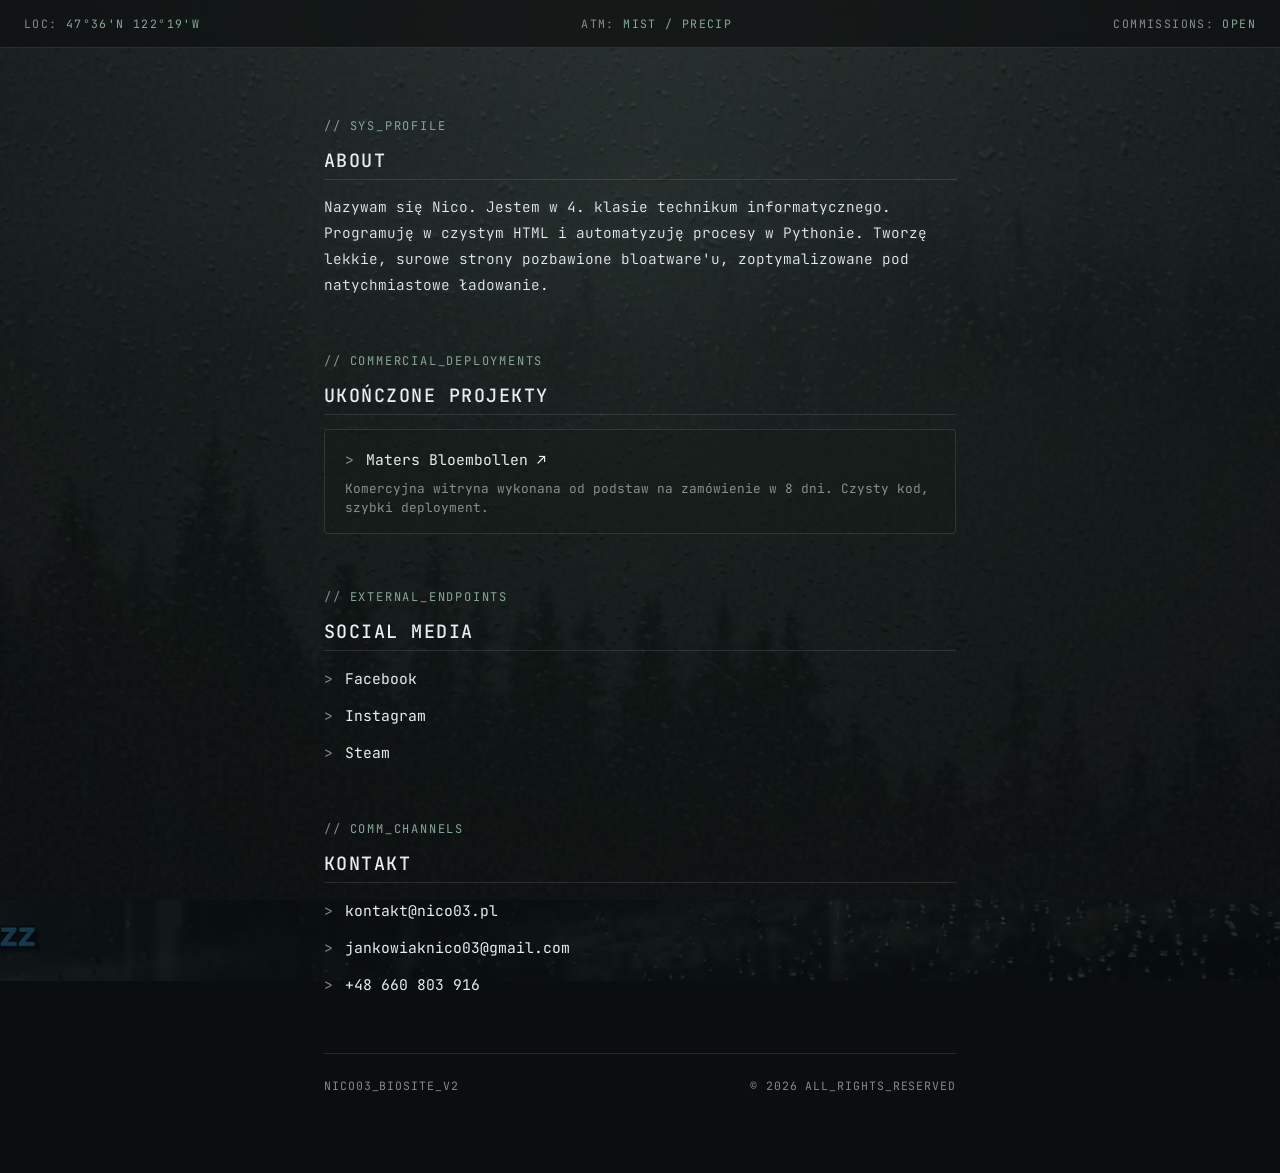
==== index.html @ a4e59492 "Update index.html" ====
<!DOCTYPE html>
<html lang="pl">
<head>
  <meta charset="UTF-8" />
  <meta name="viewport" content="width=device-width, initial-scale=1.0" />
  <title>Nico - BioSite</title>
  <link rel="icon" type="image/webp" href="/media/icon.webp">
  
  <link rel="preconnect" href="https://fonts.googleapis.com">
  <link rel="preconnect" href="https://fonts.gstatic.com" crossorigin>
  <link href="https://fonts.googleapis.com/css2?family=JetBrains+Mono:wght@300;400;500;700&display=swap" rel="stylesheet">

  <style>
    :root {
      --bg-dark: #0b0e0f;
      --rain-green: #141c18;
      --text-white: #e6edf3;
      --text-dim: rgba(230, 237, 243, 0.55);
      --accent-sage: #86a798;
      --border-subtle: rgba(230, 237, 243, 0.12);
    }

    * {
      margin: 0;
      padding: 0;
      box-sizing: border-box;
      scroll-behavior: smooth;
    }

    body {
      background-color: var(--bg-dark);
      color: var(--text-white);
      font-family: 'JetBrains Mono', monospace;
      min-height: 100vh;
      overflow-x: hidden;
      position: relative;
    }

    #bg-video {
      position: fixed;
      top: 0;
      left: 0;
      width: 100vw;
      height: 100vh;
      object-fit: cover;
      transform: scale(1.18);
      transform-origin: center center;
      filter: grayscale(40%) contrast(1.15) brightness(0.6);
      z-index: -3;
    }

    .overlay {
      position: fixed;
      top: 0;
      left: 0;
      width: 100vw;
      height: 100vh;
      background: radial-gradient(circle at 50% 20%, rgba(20, 28, 24, 0.7) 0%, rgba(11, 14, 15, 0.92) 100%);
      z-index: -2;
      pointer-events: none;
    }

    .film-grain {
      position: fixed;
      top: 0;
      left: 0;
      width: 100vw;
      height: 100vh;
      z-index: -1;
      opacity: 0.04;
      pointer-events: none;
      background-image: url("data:image/svg+xml,%3Csvg viewBox='0 0 200 200' xmlns='http://www.w3.org/2000/svg'%3E%3Cfilter id='noiseFilter'%3E%3CfeTurbulence type='fractalNoise' baseFrequency='0.8' numOctaves='3' stitchTiles='stitch'/%3E%3C/filter%3E%3Crect width='100%25' height='100%25' filter='url(%23noiseFilter)'/%3E%3C/svg%3E");
    }

    /* Pasek telemetrii */
    .telemetry-bar {
      display: flex;
      justify-content: space-between;
      align-items: center;
      padding: 16px 24px;
      font-size: 0.72rem;
      letter-spacing: 0.12em;
      color: var(--text-dim);
      border-bottom: 1px solid var(--border-subtle);
      background: rgba(11, 14, 15, 0.65);
      backdrop-filter: blur(8px);
      position: sticky;
      top: 0;
      z-index: 10;
    }

    .telemetry-item span {
      color: var(--accent-sage);
    }

    main {
      max-width: 680px;
      margin: 0 auto;
      padding: 70px 24px 80px;
      display: flex;
      flex-direction: column;
      gap: 55px;
      width: 100%;
    }

    section {
      display: flex;
      flex-direction: column;
      gap: 14px;
      position: relative;
    }

    .section-tag {
      font-size: 0.75rem;
      letter-spacing: 0.15em;
      color: var(--accent-sage);
      text-transform: uppercase;
      display: flex;
      align-items: center;
      gap: 8px;
    }

    .section-tag::before {
      content: '//';
      color: var(--text-dim);
    }

    h2.section-title {
      font-size: 1.15rem;
      font-weight: 500;
      letter-spacing: 0.08em;
      text-transform: uppercase;
      color: var(--text-white);
      border-bottom: 1px solid var(--border-subtle);
      padding-bottom: 6px;
    }

    p.content {
      font-size: 0.9rem;
      line-height: 1.8;
      font-weight: 300;
      color: var(--text-white);
      text-shadow: 0 0 10px rgba(230, 237, 243, 0.2);
    }

    .link-group {
      display: flex;
      flex-direction: column;
      gap: 10px;
    }

    .raw-link {
      color: var(--text-white);
      text-decoration: none;
      font-size: 0.92rem;
      display: inline-flex;
      align-items: center;
      gap: 12px;
      width: fit-content;
      transition: all 0.2s ease;
      padding: 4px 0;
    }

    .raw-link::before {
      content: '>';
      color: var(--text-dim);
      transition: transform 0.2s ease, color 0.2s ease;
    }

    .raw-link:hover {
      color: #ffffff;
      text-shadow: 0 0 12px #ffffff;
      transform: translateX(4px);
    }

    .raw-link:hover::before {
      color: #ffffff;
      transform: translateX(2px);
    }

    .project-box {
      background: rgba(20, 28, 24, 0.4);
      border: 1px solid var(--border-subtle);
      padding: 16px 20px;
      border-radius: 4px;
      transition: border-color 0.2s ease;
    }

    .project-box:hover {
      border-color: rgba(230, 237, 243, 0.3);
    }

    .project-desc {
      font-size: 0.8rem;
      color: var(--text-dim);
      margin-top: 6px;
      line-height: 1.5;
    }

    footer {
      border-top: 1px solid var(--border-subtle);
      padding-top: 24px;
      display: flex;
      justify-content: space-between;
      font-size: 0.72rem;
      color: var(--text-dim);
      letter-spacing: 0.08em;
    }

    @media (max-width: 600px) {
      .telemetry-bar {
        font-size: 0.65rem;
        padding: 12px 16px;
      }
      main {
        padding: 40px 18px 50px;
        gap: 40px;
      }
      p.content, .raw-link {
        font-size: 0.85rem;
      }
    }
  </style>
</head>
<body>

  <video autoplay muted loop playsinline id="bg-video">
    <source src="/media/bg-vid.mp4" type="video/mp4">
  </video>

  <div class="overlay"></div>
  <div class="film-grain"></div>

  <!-- Telemetria PNW -->
  <div class="telemetry-bar">
    <div class="telemetry-item">LOC: <span>47°36'N 122°19'W</span></div>
    <div class="telemetry-item">ATM: <span>MIST / PRECIP</span></div>
    <div class="telemetry-item">COMMISSIONS: <span>OPEN</span></div>
  </div>

  <main>
    <!-- ABOUT -->
    <section id="about">
      <div class="section-tag">SYS_PROFILE</div>
      <h2 class="section-title">ABOUT</h2>
      <p class="content">
        Nazywam się Nico. Jestem w 4. klasie technikum informatycznego. Programuję w czystym HTML i automatyzuję procesy w Pythonie. Tworzę lekkie, surowe strony pozbawione bloatware'u, zoptymalizowane pod natychmiastowe ładowanie.
      </p>
    </section>

    <!-- PROJEKTY -->
    <section id="projekty">
      <div class="section-tag">COMMERCIAL_DEPLOYMENTS</div>
      <h2 class="section-title">UKOŃCZONE PROJEKTY</h2>
      <div class="project-box">
        <a href="https://matersbloembollen.nl/" target="_blank" class="raw-link">
          Maters Bloembollen ↗
        </a>
        <p class="project-desc">
          Komercyjna witryna wykonana od podstaw na zamówienie w 8 dni. Czysty kod, szybki deployment.
        </p>
      </div>
    </section>

    <!-- SOCIAL MEDIA -->
    <section id="social-media">
      <div class="section-tag">EXTERNAL_ENDPOINTS</div>
      <h2 class="section-title">SOCIAL MEDIA</h2>
      <div class="link-group">
        <a href="https://www.facebook.com/profile.php?id=100090237241532&locale=pl_PL" target="_blank" class="raw-link">Facebook</a>
        <a href="https://www.instagram.com/og.gwe3yn4_/?hl=en" target="_blank" class="raw-link">Instagram</a>
        <a href="https://steamcommunity.com/id/razeronsteam/" target="_blank" class="raw-link">Steam</a>
      </div>
    </section>

    <!-- KONTAKT -->
    <section id="kontakt">
      <div class="section-tag">COMM_CHANNELS</div>
      <h2 class="section-title">KONTAKT</h2>
      <div class="link-group">
        <a href="mailto:kontakt@nico03.pl" class="raw-link">kontakt@nico03.pl</a>
        <a href="mailto:jankowiaknico03@gmail.com" class="raw-link">jankowiaknico03@gmail.com</a>
        <a href="tel:+48660803916" class="raw-link">+48 660 803 916</a>
      </div>
    </section>

    <footer>
      <div>NICO03_BIOSITE_V2</div>
      <div>© 2026 ALL_RIGHTS_RESERVED</div>
    </footer>
  </main>

</body>
</html>
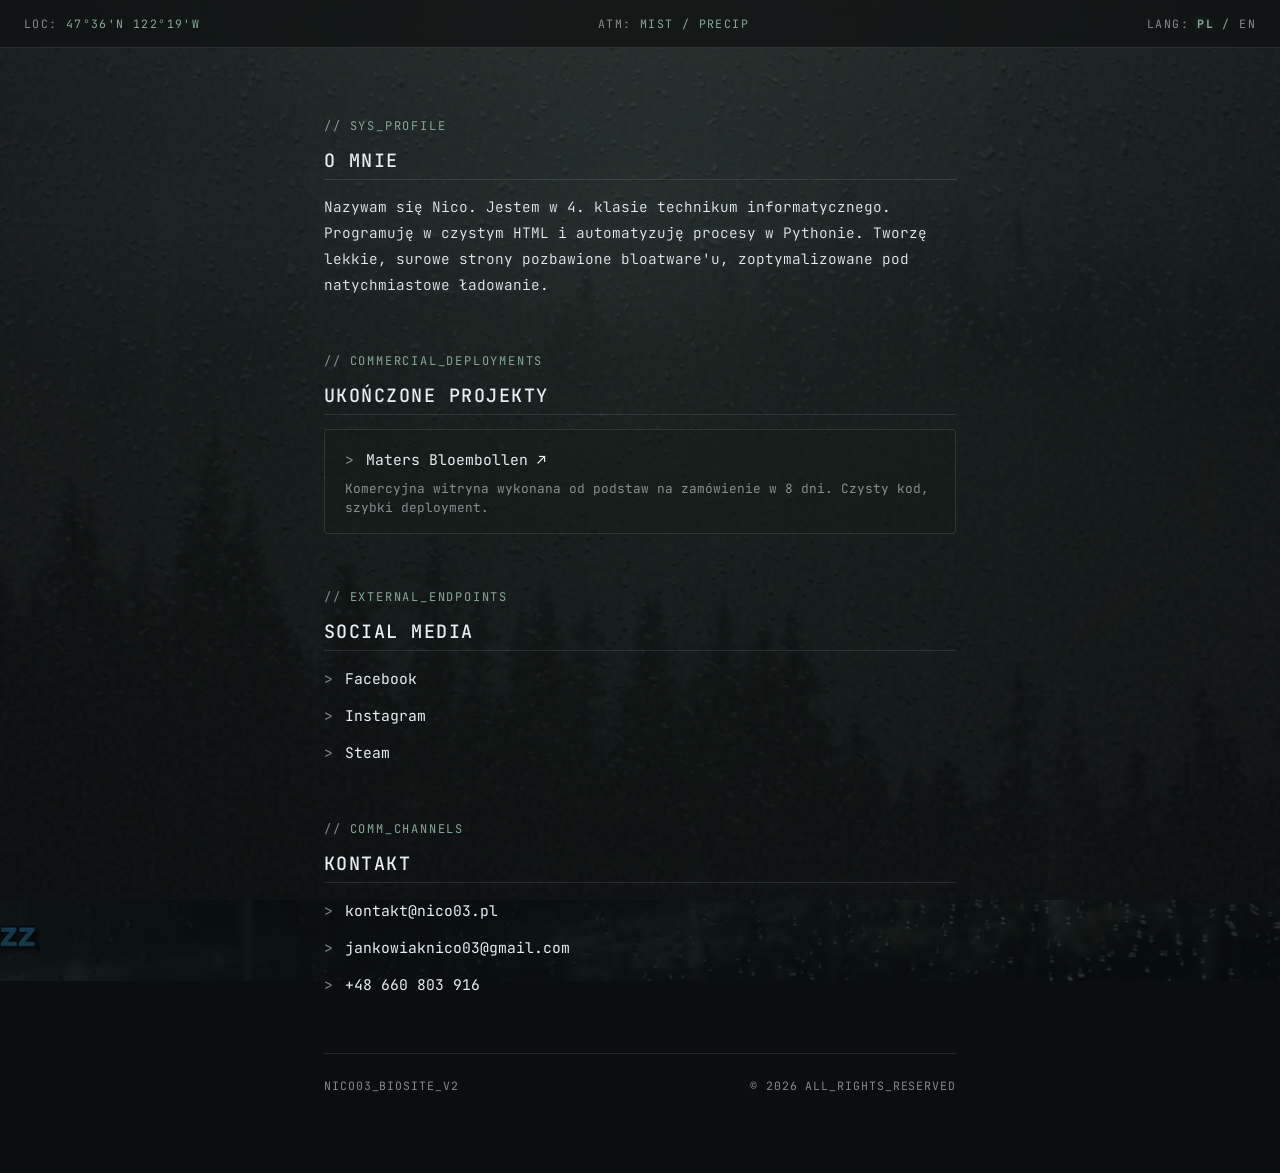
==== commit 16075b07: "Update index.html" ====
--- a/index.html
+++ b/index.html
@@ -91,6 +91,29 @@
 
     .telemetry-item span {
       color: var(--accent-sage);
+    }
+
+    /* Przełącznik języka */
+    .lang-btn {
+      background: none;
+      border: none;
+      font-family: inherit;
+      font-size: inherit;
+      letter-spacing: inherit;
+      color: var(--text-dim);
+      cursor: pointer;
+      padding: 0;
+      transition: color 0.2s ease, text-shadow 0.2s ease;
+    }
+
+    .lang-btn:hover {
+      color: var(--text-white);
+    }
+
+    .lang-btn.active {
+      color: var(--accent-sage);
+      font-weight: 700;
+      text-shadow: 0 0 8px rgba(134, 167, 152, 0.4);
     }
 
     main {
@@ -231,19 +254,24 @@
   <div class="overlay"></div>
   <div class="film-grain"></div>
 
-  <!-- Telemetria PNW -->
+  <!-- Telemetria -->
   <div class="telemetry-bar">
     <div class="telemetry-item">LOC: <span>47°36'N 122°19'W</span></div>
     <div class="telemetry-item">ATM: <span>MIST / PRECIP</span></div>
-    <div class="telemetry-item">COMMISSIONS: <span>OPEN</span></div>
+    <div class="telemetry-item">
+      LANG: 
+      <button class="lang-btn active" data-lang="pl">PL</button>
+      <span>/</span>
+      <button class="lang-btn" data-lang="en">EN</button>
+    </div>
   </div>
 
   <main>
     <!-- ABOUT -->
     <section id="about">
       <div class="section-tag">SYS_PROFILE</div>
-      <h2 class="section-title">ABOUT</h2>
-      <p class="content">
+      <h2 class="section-title" data-i18n="about_title">ABOUT</h2>
+      <p class="content" data-i18n="about_desc">
         Nazywam się Nico. Jestem w 4. klasie technikum informatycznego. Programuję w czystym HTML i automatyzuję procesy w Pythonie. Tworzę lekkie, surowe strony pozbawione bloatware'u, zoptymalizowane pod natychmiastowe ładowanie.
       </p>
     </section>
@@ -251,12 +279,12 @@
     <!-- PROJEKTY -->
     <section id="projekty">
       <div class="section-tag">COMMERCIAL_DEPLOYMENTS</div>
-      <h2 class="section-title">UKOŃCZONE PROJEKTY</h2>
+      <h2 class="section-title" data-i18n="projects_title">UKOŃCZONE PROJEKTY</h2>
       <div class="project-box">
         <a href="https://matersbloembollen.nl/" target="_blank" class="raw-link">
           Maters Bloembollen ↗
         </a>
-        <p class="project-desc">
+        <p class="project-desc" data-i18n="project_desc">
           Komercyjna witryna wykonana od podstaw na zamówienie w 8 dni. Czysty kod, szybki deployment.
         </p>
       </div>
@@ -276,7 +304,7 @@
     <!-- KONTAKT -->
     <section id="kontakt">
       <div class="section-tag">COMM_CHANNELS</div>
-      <h2 class="section-title">KONTAKT</h2>
+      <h2 class="section-title" data-i18n="contact_title">KONTAKT</h2>
       <div class="link-group">
         <a href="mailto:kontakt@nico03.pl" class="raw-link">kontakt@nico03.pl</a>
         <a href="mailto:jankowiaknico03@gmail.com" class="raw-link">jankowiaknico03@gmail.com</a>
@@ -290,5 +318,49 @@
     </footer>
   </main>
 
+  <script>
+    const translations = {
+      pl: {
+        about_title: "O MNIE",
+        about_desc: "Nazywam się Nico. Jestem w 4. klasie technikum informatycznego. Programuję w czystym HTML i automatyzuję procesy w Pythonie. Tworzę lekkie, surowe strony pozbawione bloatware'u, zoptymalizowane pod natychmiastowe ładowanie.",
+        projects_title: "UKOŃCZONE PROJEKTY",
+        project_desc: "Komercyjna witryna wykonana od podstaw na zamówienie w 8 dni. Czysty kod, szybki deployment.",
+        contact_title: "KONTAKT"
+      },
+      en: {
+        about_title: "ABOUT",
+        about_desc: "My name is Nico. I am a 4th-year IT technical school student. I code in vanilla HTML and automate processes using Python. I build lightweight, raw websites free of bloatware, optimized for instant load times.",
+        projects_title: "COMPLETED PROJECTS",
+        project_desc: "Commercial website built from scratch on commission in 8 days. Clean code, rapid deployment.",
+        contact_title: "CONTACT"
+      }
+    };
+
+    function setLanguage(lang) {
+      document.querySelectorAll('[data-i18n]').forEach(el => {
+        const key = el.getAttribute('data-i18n');
+        if (translations[lang] && translations[lang][key]) {
+          el.textContent = translations[lang][key];
+        }
+      });
+
+      document.querySelectorAll('.lang-btn').forEach(btn => {
+        btn.classList.toggle('active', btn.getAttribute('data-lang') === lang);
+      });
+
+      document.documentElement.lang = lang;
+      localStorage.setItem('site_lang', lang);
+    }
+
+    document.querySelectorAll('.lang-btn').forEach(btn => {
+      btn.addEventListener('click', () => {
+        const lang = btn.getAttribute('data-lang');
+        setLanguage(lang);
+      });
+    });
+
+    const savedLang = localStorage.getItem('site_lang') || 'pl';
+    setLanguage(savedLang);
+  </script>
 </body>
 </html>
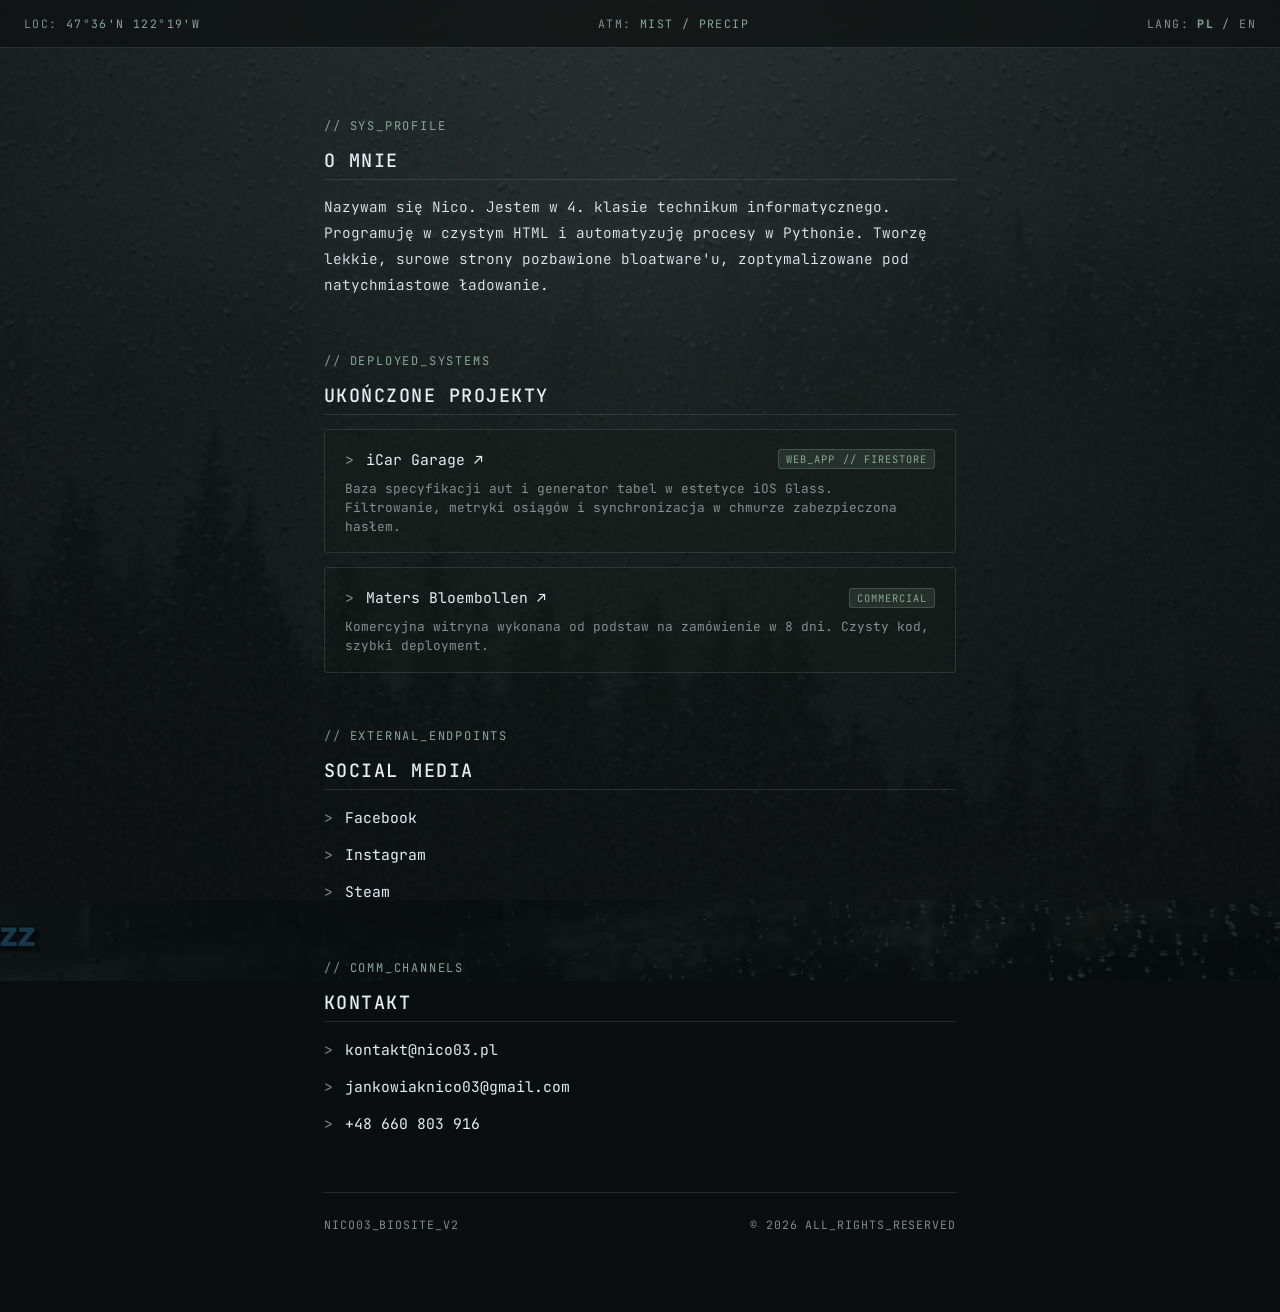
==== commit 168d3a18: "Update index.html" ====
--- a/index.html
+++ b/index.html
@@ -201,16 +201,42 @@
       transform: translateX(2px);
     }
 
+    .projects-container {
+      display: flex;
+      flex-direction: column;
+      gap: 14px;
+    }
+
     .project-box {
       background: rgba(20, 28, 24, 0.4);
       border: 1px solid var(--border-subtle);
       padding: 16px 20px;
       border-radius: 4px;
-      transition: border-color 0.2s ease;
+      transition: all 0.25s ease;
     }
 
     .project-box:hover {
-      border-color: rgba(230, 237, 243, 0.3);
+      border-color: rgba(134, 167, 152, 0.45);
+      background: rgba(20, 28, 24, 0.65);
+      transform: translateY(-2px);
+    }
+
+    .project-header-inline {
+      display: flex;
+      align-items: center;
+      justify-content: space-between;
+      flex-wrap: wrap;
+      gap: 8px;
+    }
+
+    .project-tag {
+      font-size: 0.65rem;
+      letter-spacing: 0.1em;
+      padding: 2px 7px;
+      border-radius: 3px;
+      background: rgba(134, 167, 152, 0.15);
+      border: 1px solid rgba(134, 167, 152, 0.3);
+      color: var(--accent-sage);
     }
 
     .project-desc {
@@ -278,15 +304,35 @@
 
     <!-- PROJEKTY -->
     <section id="projekty">
-      <div class="section-tag">COMMERCIAL_DEPLOYMENTS</div>
+      <div class="section-tag">DEPLOYED_SYSTEMS</div>
       <h2 class="section-title" data-i18n="projects_title">UKOŃCZONE PROJEKTY</h2>
-      <div class="project-box">
-        <a href="https://matersbloembollen.nl/" target="_blank" class="raw-link">
-          Maters Bloembollen ↗
-        </a>
-        <p class="project-desc" data-i18n="project_desc">
-          Komercyjna witryna wykonana od podstaw na zamówienie w 8 dni. Czysty kod, szybki deployment.
-        </p>
+      
+      <div class="projects-container">
+        <!-- iCar Garage Web App -->
+        <div class="project-box">
+          <div class="project-header-inline">
+            <a href="/cars" class="raw-link">
+              iCar Garage ↗
+            </a>
+            <span class="project-tag">WEB_APP // FIRESTORE</span>
+          </div>
+          <p class="project-desc" data-i18n="cars_desc">
+            Baza specyfikacji aut i generator tabel w estetyce iOS Glass. Filtrowanie, metryki osiągów i synchronizacja w chmurze zabezpieczona hasłem.
+          </p>
+        </div>
+
+        <!-- Maters Bloembollen -->
+        <div class="project-box">
+          <div class="project-header-inline">
+            <a href="https://matersbloembollen.nl/" target="_blank" class="raw-link">
+              Maters Bloembollen ↗
+            </a>
+            <span class="project-tag">COMMERCIAL</span>
+          </div>
+          <p class="project-desc" data-i18n="project_desc">
+            Komercyjna witryna wykonana od podstaw na zamówienie w 8 dni. Czysty kod, szybki deployment.
+          </p>
+        </div>
       </div>
     </section>
 
@@ -324,6 +370,7 @@
         about_title: "O MNIE",
         about_desc: "Nazywam się Nico. Jestem w 4. klasie technikum informatycznego. Programuję w czystym HTML i automatyzuję procesy w Pythonie. Tworzę lekkie, surowe strony pozbawione bloatware'u, zoptymalizowane pod natychmiastowe ładowanie.",
         projects_title: "UKOŃCZONE PROJEKTY",
+        cars_desc: "Baza specyfikacji aut i generator tabel w estetyce iOS Glass. Filtrowanie, metryki osiągów i synchronizacja w chmurze zabezpieczona hasłem.",
         project_desc: "Komercyjna witryna wykonana od podstaw na zamówienie w 8 dni. Czysty kod, szybki deployment.",
         contact_title: "KONTAKT"
       },
@@ -331,6 +378,7 @@
         about_title: "ABOUT",
         about_desc: "My name is Nico. I am a 4th-year IT technical school student. I code in vanilla HTML and automate processes using Python. I build lightweight, raw websites free of bloatware, optimized for instant load times.",
         projects_title: "COMPLETED PROJECTS",
+        cars_desc: "Car specs database and custom list builder built in iOS Glass aesthetic. Filtering, performance metrics, and password-protected cloud synchronization.",
         project_desc: "Commercial website built from scratch on commission in 8 days. Clean code, rapid deployment.",
         contact_title: "CONTACT"
       }
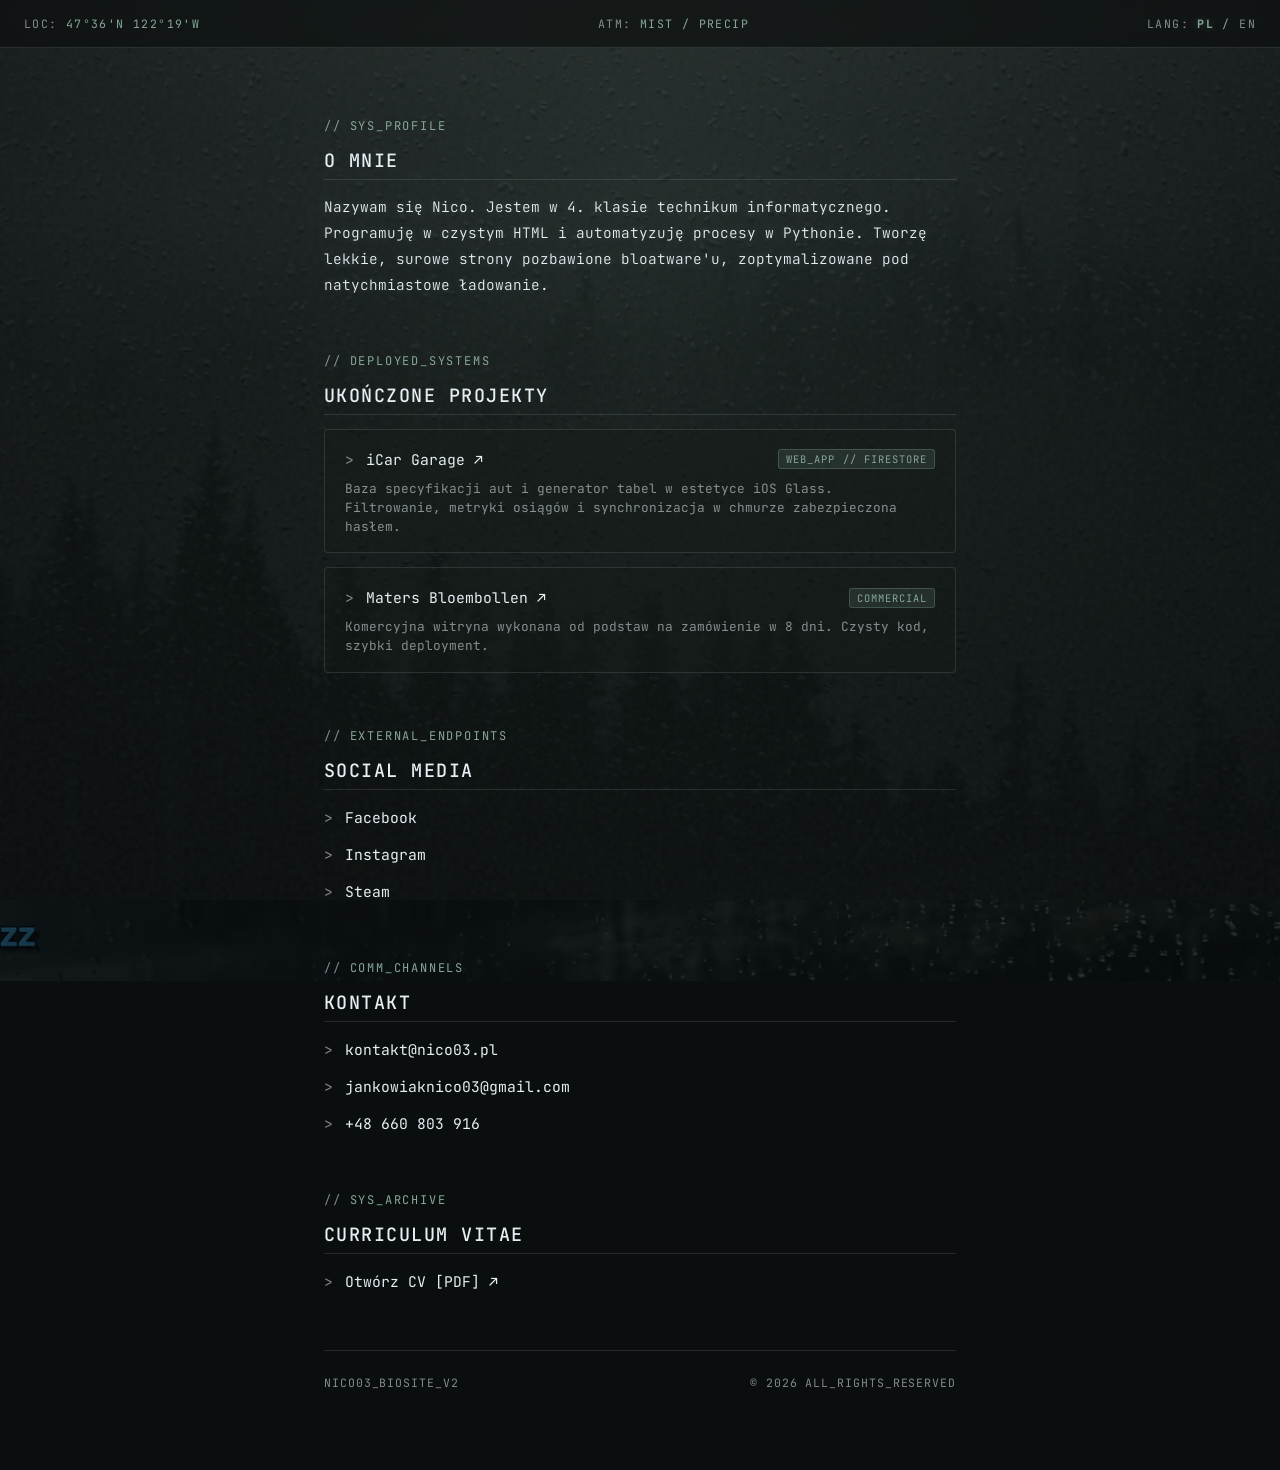
==== commit 1e1d94fe: "Update index.html" ====
--- a/index.html
+++ b/index.html
@@ -358,6 +358,15 @@
       </div>
     </section>
 
+    <!-- CV / RESUME -->
+    <section id="cv">
+      <div class="section-tag">SYS_ARCHIVE</div>
+      <h2 class="section-title" data-i18n="cv_title">CURRICULUM VITAE</h2>
+      <div class="link-group">
+        <a href="../media/cv.pdf" target="_blank" class="raw-link" data-i18n="cv_link">Otwórz CV [PDF] ↗</a>
+      </div>
+    </section>
+
     <footer>
       <div>NICO03_BIOSITE_V2</div>
       <div>© 2026 ALL_RIGHTS_RESERVED</div>
@@ -372,7 +381,9 @@
         projects_title: "UKOŃCZONE PROJEKTY",
         cars_desc: "Baza specyfikacji aut i generator tabel w estetyce iOS Glass. Filtrowanie, metryki osiągów i synchronizacja w chmurze zabezpieczona hasłem.",
         project_desc: "Komercyjna witryna wykonana od podstaw na zamówienie w 8 dni. Czysty kod, szybki deployment.",
-        contact_title: "KONTAKT"
+        contact_title: "KONTAKT",
+        cv_title: "CURRICULUM VITAE",
+        cv_link: "Otwórz CV [PDF] ↗"
       },
       en: {
         about_title: "ABOUT",
@@ -380,7 +391,9 @@
         projects_title: "COMPLETED PROJECTS",
         cars_desc: "Car specs database and custom list builder built in iOS Glass aesthetic. Filtering, performance metrics, and password-protected cloud synchronization.",
         project_desc: "Commercial website built from scratch on commission in 8 days. Clean code, rapid deployment.",
-        contact_title: "CONTACT"
+        contact_title: "CONTACT",
+        cv_title: "CURRICULUM VITAE",
+        cv_link: "Open CV [PDF] ↗"
       }
     };
 
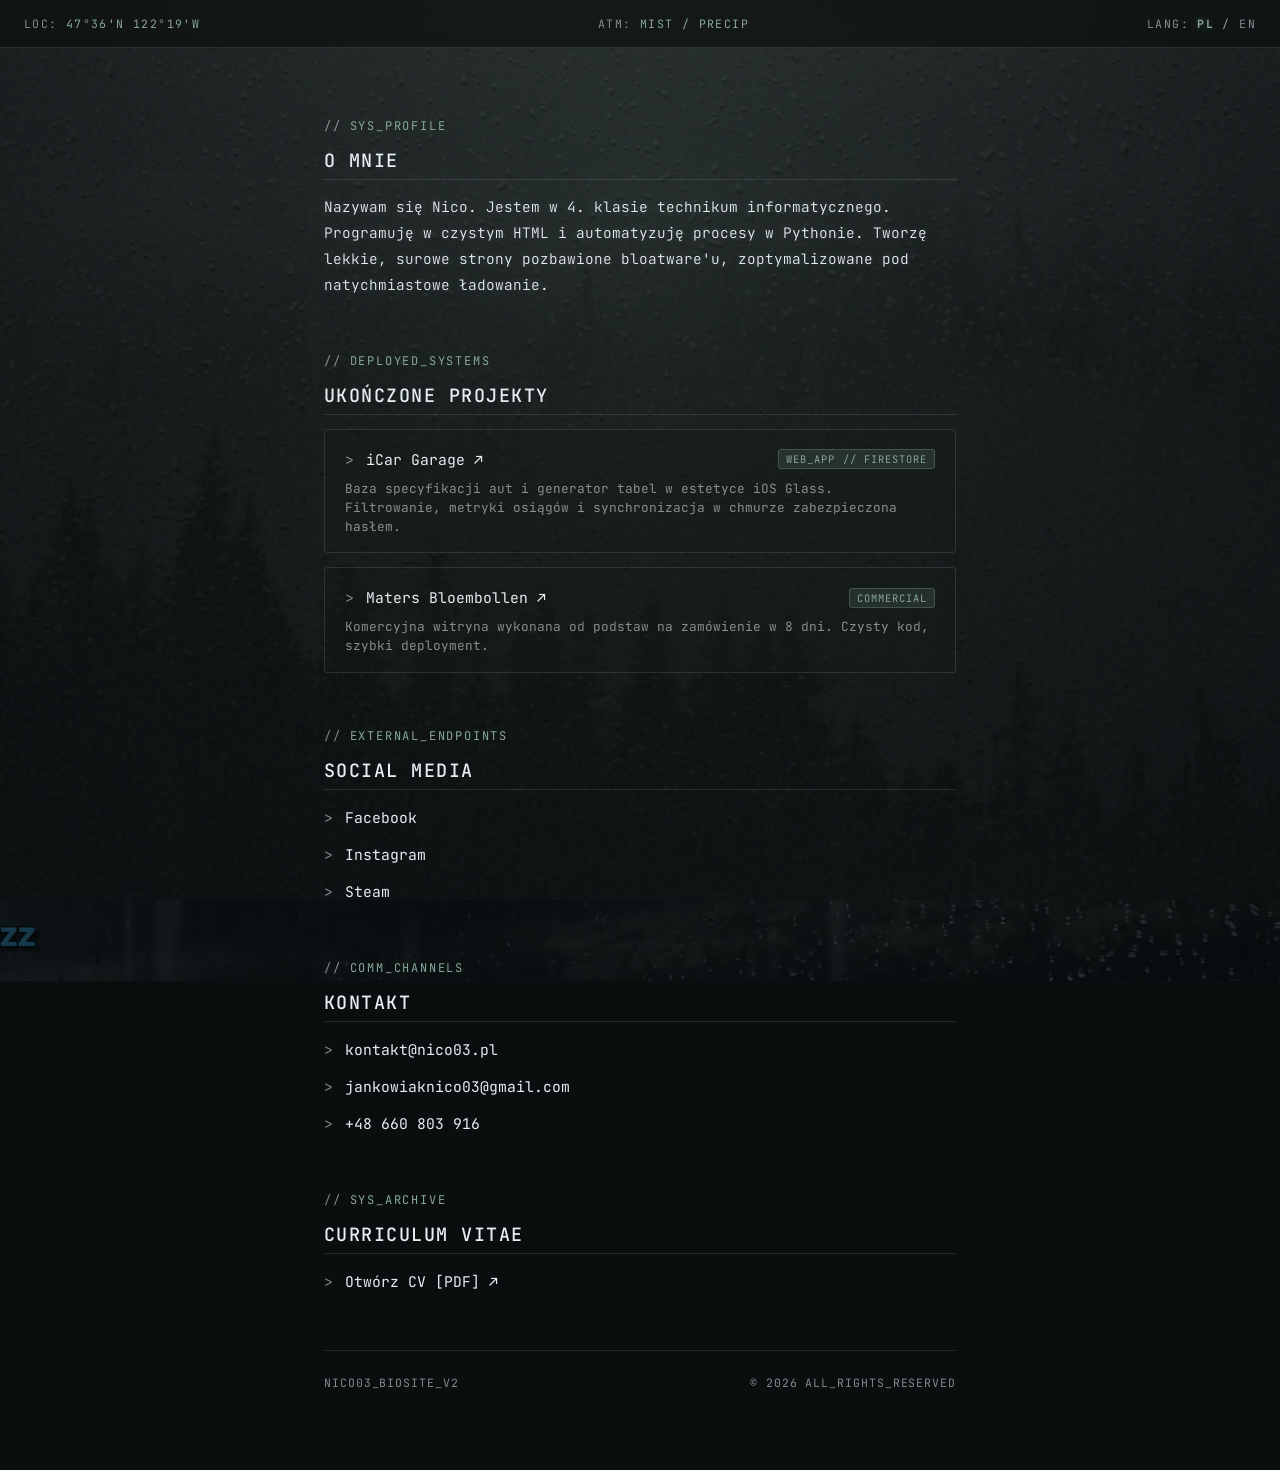
==== commit d0f7654d: "Update index.html" ====
--- a/index.html
+++ b/index.html
@@ -363,7 +363,7 @@
       <div class="section-tag">SYS_ARCHIVE</div>
       <h2 class="section-title" data-i18n="cv_title">CURRICULUM VITAE</h2>
       <div class="link-group">
-        <a href="../media/cv.pdf" target="_blank" class="raw-link" data-i18n="cv_link">Otwórz CV [PDF] ↗</a>
+        <a href="/media/cv.pdf" target="_blank" class="raw-link" data-i18n="cv_link">Otwórz CV [PDF] ↗</a>
       </div>
     </section>
 
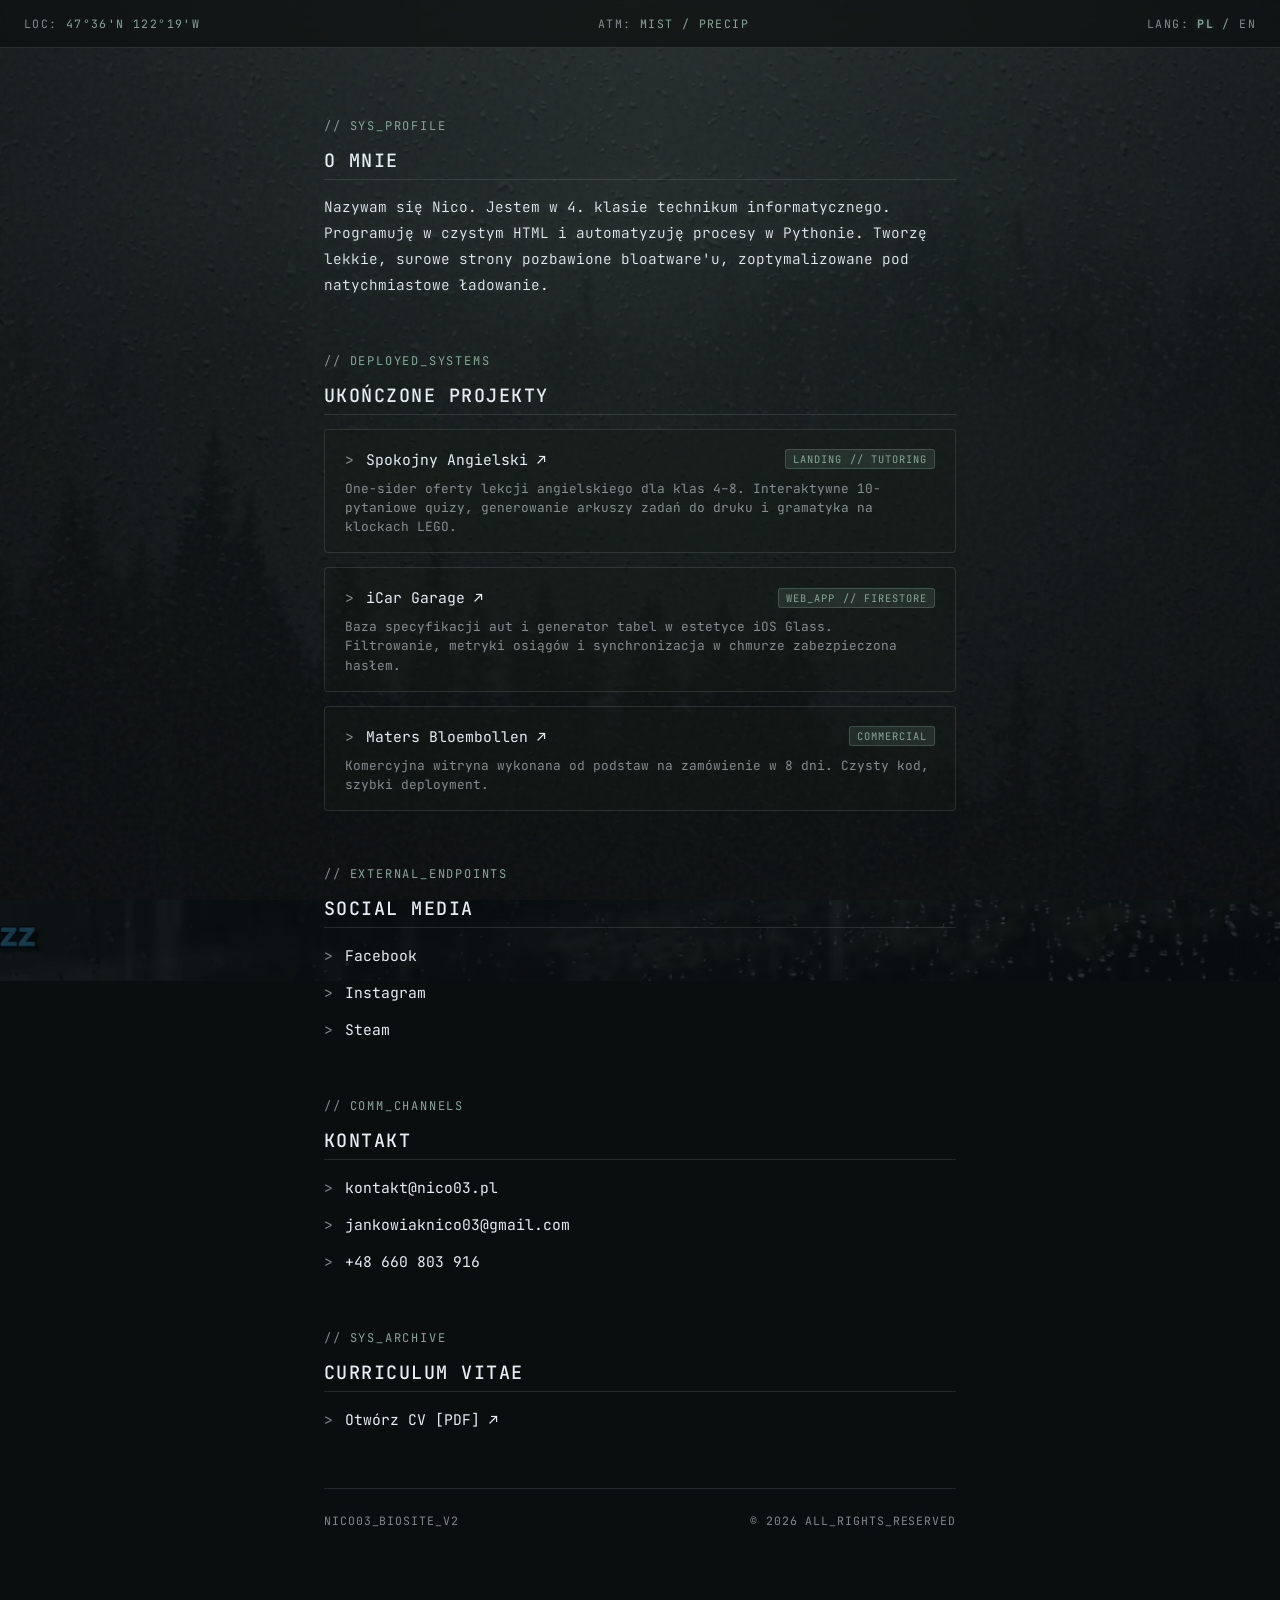
==== commit f33c9892: "Update index.html" ====
--- a/index.html
+++ b/index.html
@@ -308,6 +308,19 @@
       <h2 class="section-title" data-i18n="projects_title">UKOŃCZONE PROJEKTY</h2>
       
       <div class="projects-container">
+        <!-- Spokojny Angielski (Korki) -->
+        <div class="project-box">
+          <div class="project-header-inline">
+            <a href="/korki" class="raw-link">
+              Spokojny Angielski ↗
+            </a>
+            <span class="project-tag">LANDING // TUTORING</span>
+          </div>
+          <p class="project-desc" data-i18n="korki_desc">
+            One-sider oferty lekcji angielskiego dla klas 4–8. Interaktywne 10-pytaniowe quizy, generowanie arkuszy zadań do druku i gramatyka na klockach LEGO.
+          </p>
+        </div>
+
         <!-- iCar Garage Web App -->
         <div class="project-box">
           <div class="project-header-inline">
@@ -379,6 +392,7 @@
         about_title: "O MNIE",
         about_desc: "Nazywam się Nico. Jestem w 4. klasie technikum informatycznego. Programuję w czystym HTML i automatyzuję procesy w Pythonie. Tworzę lekkie, surowe strony pozbawione bloatware'u, zoptymalizowane pod natychmiastowe ładowanie.",
         projects_title: "UKOŃCZONE PROJEKTY",
+        korki_desc: "One-sider oferty lekcji angielskiego dla klas 4–8. Interaktywne 10-pytaniowe quizy, generowanie arkuszy zadań do druku i gramatyka na klockach LEGO.",
         cars_desc: "Baza specyfikacji aut i generator tabel w estetyce iOS Glass. Filtrowanie, metryki osiągów i synchronizacja w chmurze zabezpieczona hasłem.",
         project_desc: "Komercyjna witryna wykonana od podstaw na zamówienie w 8 dni. Czysty kod, szybki deployment.",
         contact_title: "KONTAKT",
@@ -389,6 +403,7 @@
         about_title: "ABOUT",
         about_desc: "My name is Nico. I am a 4th-year IT technical school student. I code in vanilla HTML and automate processes using Python. I build lightweight, raw websites free of bloatware, optimized for instant load times.",
         projects_title: "COMPLETED PROJECTS",
+        korki_desc: "English tutoring landing page for primary school students. Interactive 10-question quizzes, printable worksheets generator, and LEGO-brick grammar formulas.",
         cars_desc: "Car specs database and custom list builder built in iOS Glass aesthetic. Filtering, performance metrics, and password-protected cloud synchronization.",
         project_desc: "Commercial website built from scratch on commission in 8 days. Clean code, rapid deployment.",
         contact_title: "CONTACT",
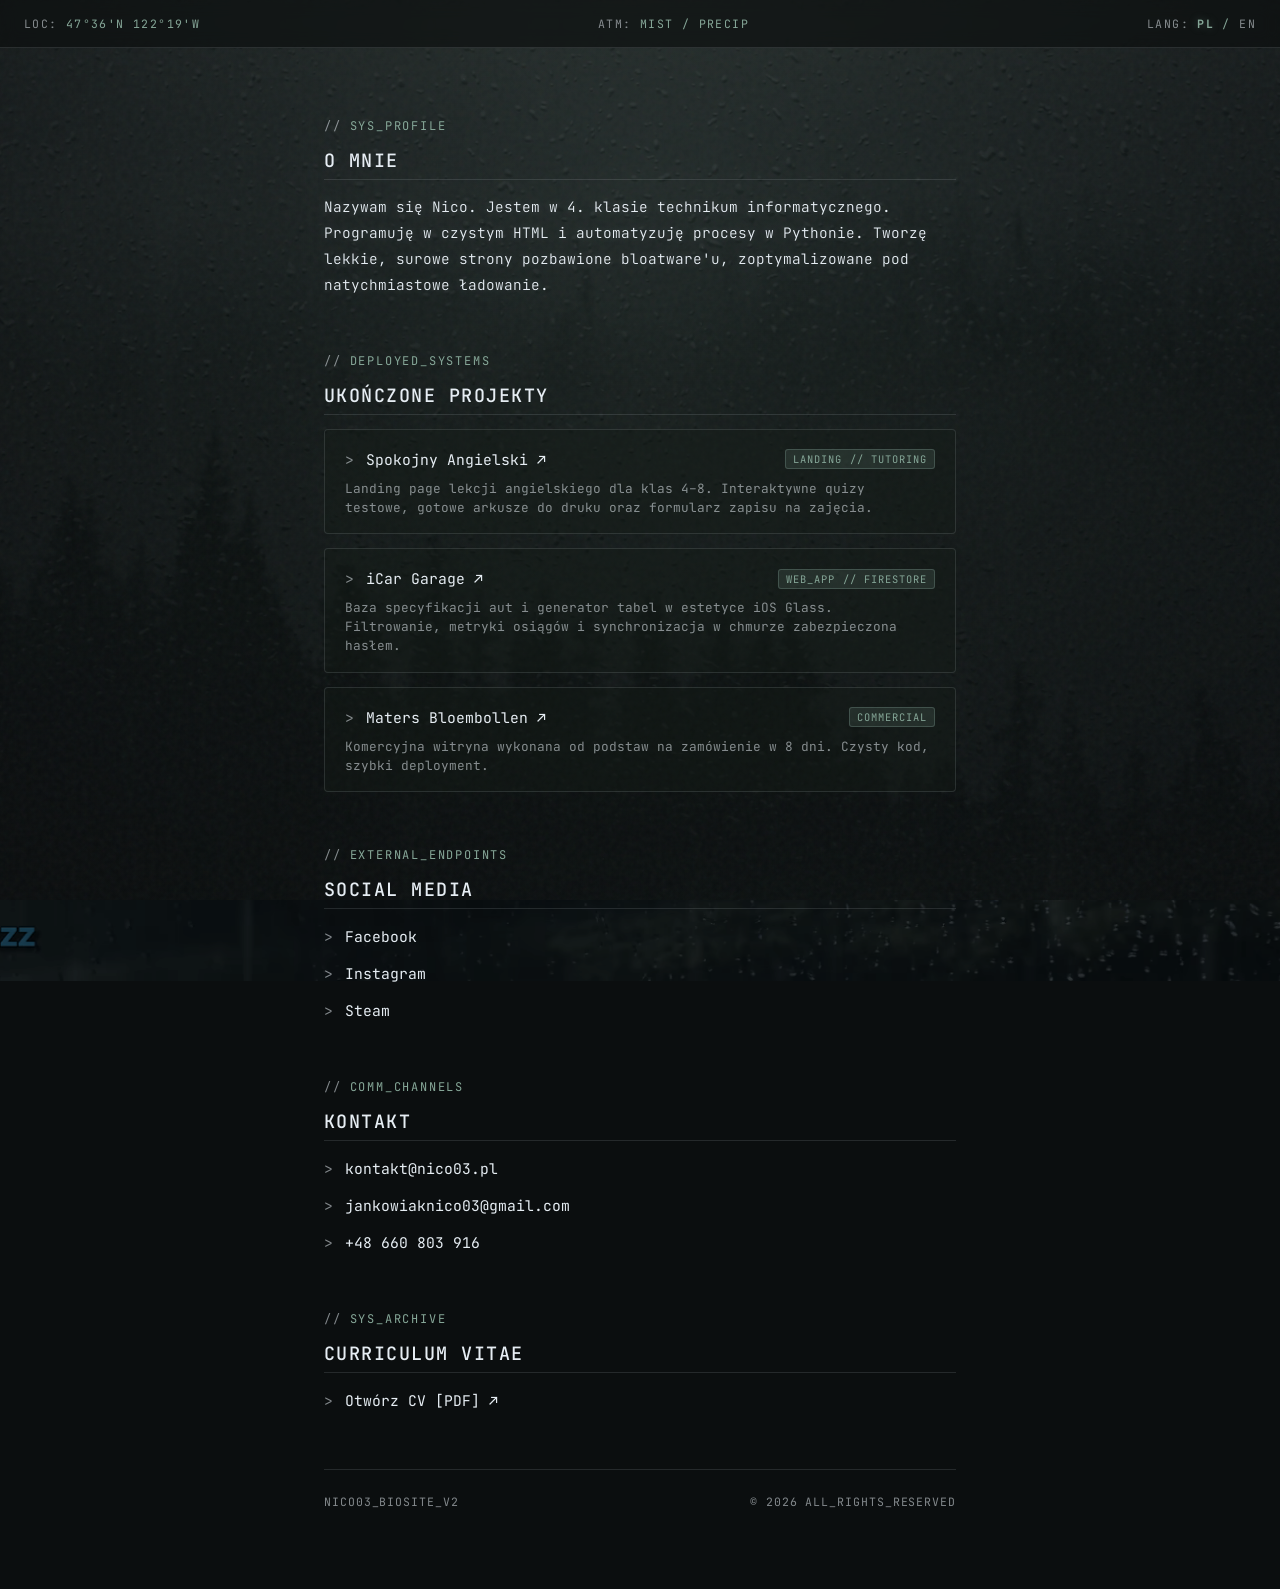
==== commit a9808519: "Update index.html" ====
--- a/index.html
+++ b/index.html
@@ -317,7 +317,7 @@
             <span class="project-tag">LANDING // TUTORING</span>
           </div>
           <p class="project-desc" data-i18n="korki_desc">
-            One-sider oferty lekcji angielskiego dla klas 4–8. Interaktywne 10-pytaniowe quizy, generowanie arkuszy zadań do druku i gramatyka na klockach LEGO.
+            Landing page lekcji angielskiego dla klas 4–8. Interaktywne quizy testowe, gotowe arkusze do druku oraz formularz zapisu na zajęcia.
           </p>
         </div>
 
@@ -392,7 +392,7 @@
         about_title: "O MNIE",
         about_desc: "Nazywam się Nico. Jestem w 4. klasie technikum informatycznego. Programuję w czystym HTML i automatyzuję procesy w Pythonie. Tworzę lekkie, surowe strony pozbawione bloatware'u, zoptymalizowane pod natychmiastowe ładowanie.",
         projects_title: "UKOŃCZONE PROJEKTY",
-        korki_desc: "One-sider oferty lekcji angielskiego dla klas 4–8. Interaktywne 10-pytaniowe quizy, generowanie arkuszy zadań do druku i gramatyka na klockach LEGO.",
+        korki_desc: "Landing page lekcji angielskiego dla klas 4–8. Interaktywne quizy testowe, gotowe arkusze do druku oraz formularz zapisu na zajęcia.",
         cars_desc: "Baza specyfikacji aut i generator tabel w estetyce iOS Glass. Filtrowanie, metryki osiągów i synchronizacja w chmurze zabezpieczona hasłem.",
         project_desc: "Komercyjna witryna wykonana od podstaw na zamówienie w 8 dni. Czysty kod, szybki deployment.",
         contact_title: "KONTAKT",
@@ -403,7 +403,7 @@
         about_title: "ABOUT",
         about_desc: "My name is Nico. I am a 4th-year IT technical school student. I code in vanilla HTML and automate processes using Python. I build lightweight, raw websites free of bloatware, optimized for instant load times.",
         projects_title: "COMPLETED PROJECTS",
-        korki_desc: "English tutoring landing page for primary school students. Interactive 10-question quizzes, printable worksheets generator, and LEGO-brick grammar formulas.",
+        korki_desc: "English tutoring landing page for grades 4–8. Interactive practice quizzes, printable worksheets, and trial lesson booking.",
         cars_desc: "Car specs database and custom list builder built in iOS Glass aesthetic. Filtering, performance metrics, and password-protected cloud synchronization.",
         project_desc: "Commercial website built from scratch on commission in 8 days. Clean code, rapid deployment.",
         contact_title: "CONTACT",
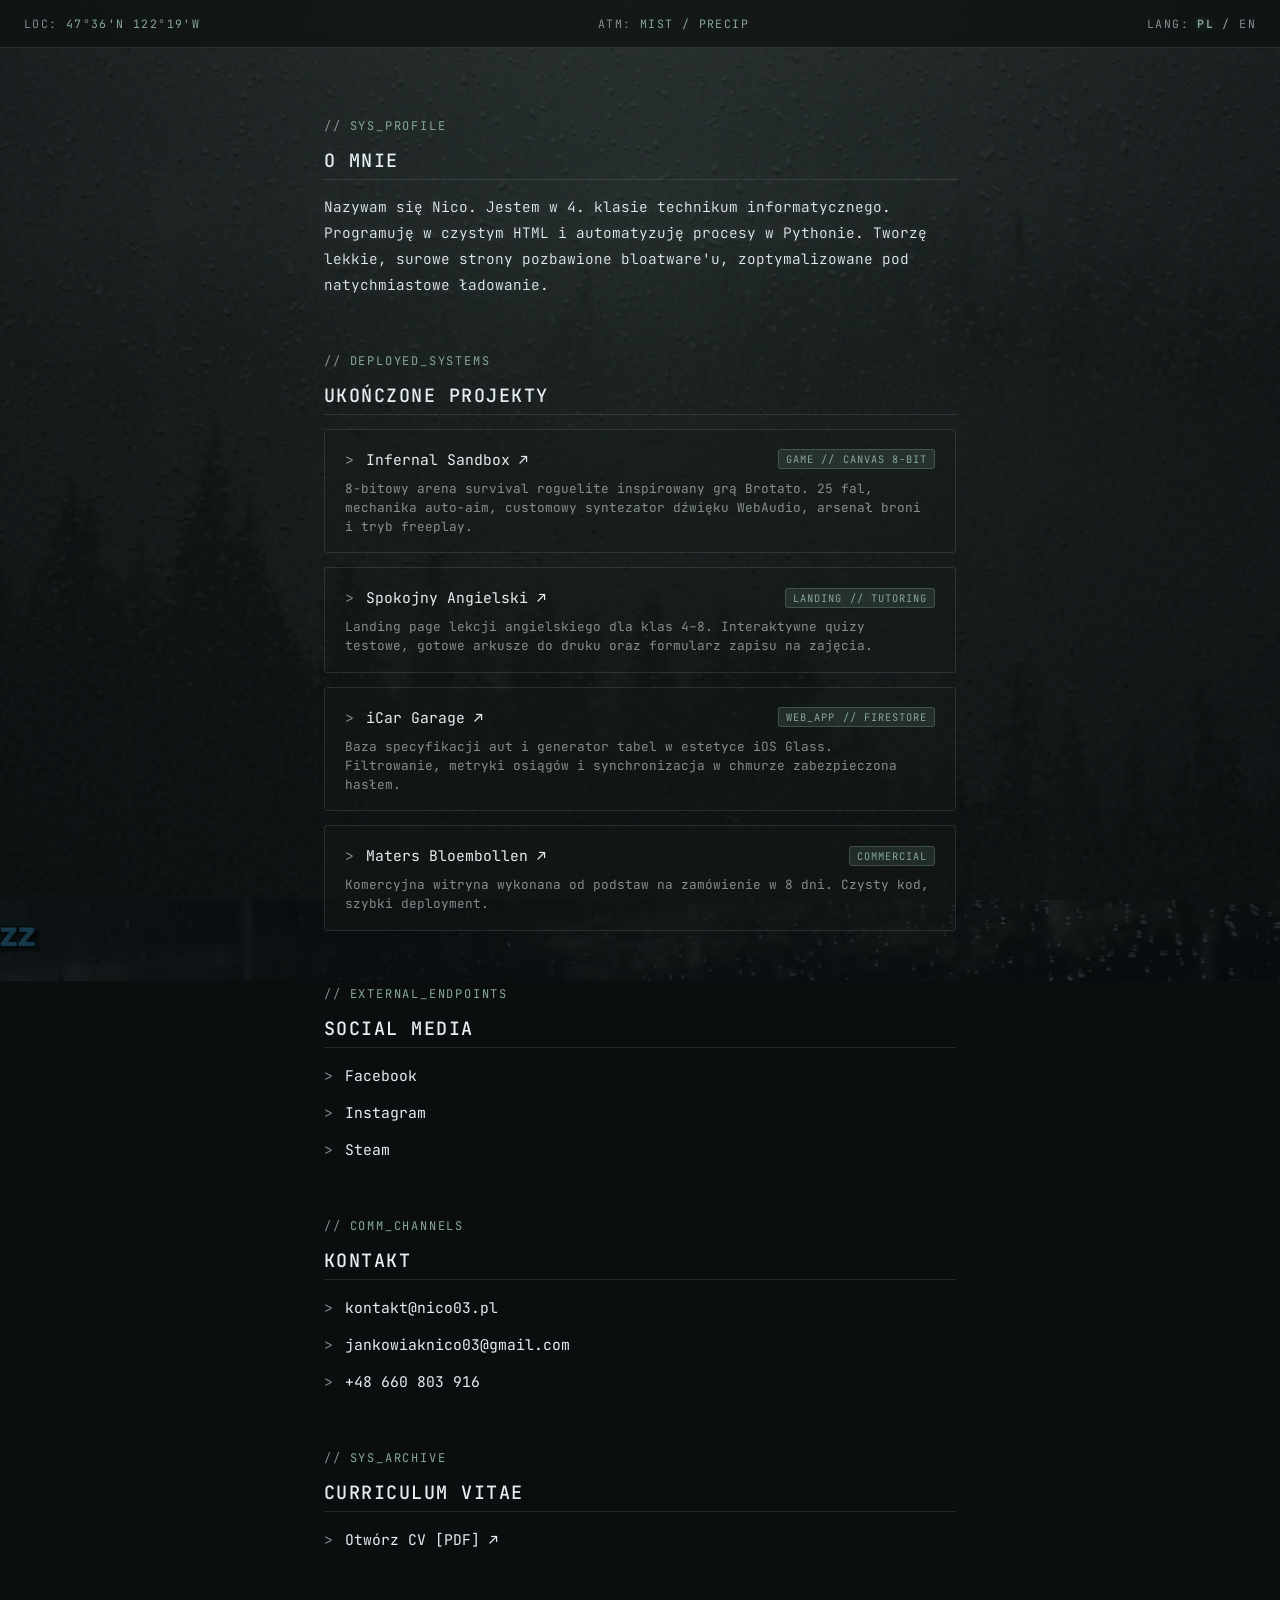
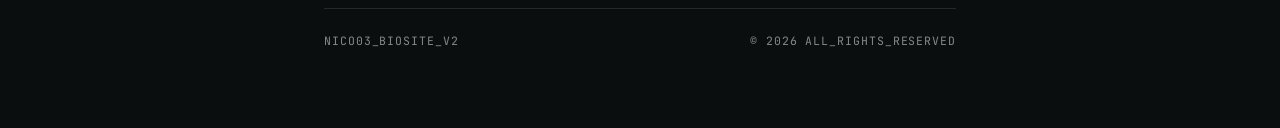
==== commit 0c74aa47: "Update index.html" ====
--- a/index.html
+++ b/index.html
@@ -308,6 +308,19 @@
       <h2 class="section-title" data-i18n="projects_title">UKOŃCZONE PROJEKTY</h2>
       
       <div class="projects-container">
+        <!-- Infernal Sandbox Game -->
+        <div class="project-box">
+          <div class="project-header-inline">
+            <a href="/infernal-sandbox" class="raw-link">
+              Infernal Sandbox ↗
+            </a>
+            <span class="project-tag">GAME // CANVAS 8-BIT</span>
+          </div>
+          <p class="project-desc" data-i18n="infernal_desc">
+            8-bitowy arena survival roguelite inspirowany grą Brotato. 25 fal, mechanika auto-aim, customowy syntezator dźwięku WebAudio, arsenał broni i tryb freeplay.
+          </p>
+        </div>
+
         <!-- Spokojny Angielski (Korki) -->
         <div class="project-box">
           <div class="project-header-inline">
@@ -392,6 +405,7 @@
         about_title: "O MNIE",
         about_desc: "Nazywam się Nico. Jestem w 4. klasie technikum informatycznego. Programuję w czystym HTML i automatyzuję procesy w Pythonie. Tworzę lekkie, surowe strony pozbawione bloatware'u, zoptymalizowane pod natychmiastowe ładowanie.",
         projects_title: "UKOŃCZONE PROJEKTY",
+        infernal_desc: "8-bitowy arena survival roguelite inspirowany grą Brotato. 25 fal, mechanika auto-aim, customowy syntezator dźwięku WebAudio, arsenał broni i tryb freeplay.",
         korki_desc: "Landing page lekcji angielskiego dla klas 4–8. Interaktywne quizy testowe, gotowe arkusze do druku oraz formularz zapisu na zajęcia.",
         cars_desc: "Baza specyfikacji aut i generator tabel w estetyce iOS Glass. Filtrowanie, metryki osiągów i synchronizacja w chmurze zabezpieczona hasłem.",
         project_desc: "Komercyjna witryna wykonana od podstaw na zamówienie w 8 dni. Czysty kod, szybki deployment.",
@@ -403,6 +417,7 @@
         about_title: "ABOUT",
         about_desc: "My name is Nico. I am a 4th-year IT technical school student. I code in vanilla HTML and automate processes using Python. I build lightweight, raw websites free of bloatware, optimized for instant load times.",
         projects_title: "COMPLETED PROJECTS",
+        infernal_desc: "8-bit arena survival roguelite inspired by Brotato. 25 waves, auto-aim mechanics, weapon arsenal, custom WebAudio chiptune synthesizer, and endless freeplay.",
         korki_desc: "English tutoring landing page for grades 4–8. Interactive practice quizzes, printable worksheets, and trial lesson booking.",
         cars_desc: "Car specs database and custom list builder built in iOS Glass aesthetic. Filtering, performance metrics, and password-protected cloud synchronization.",
         project_desc: "Commercial website built from scratch on commission in 8 days. Clean code, rapid deployment.",
